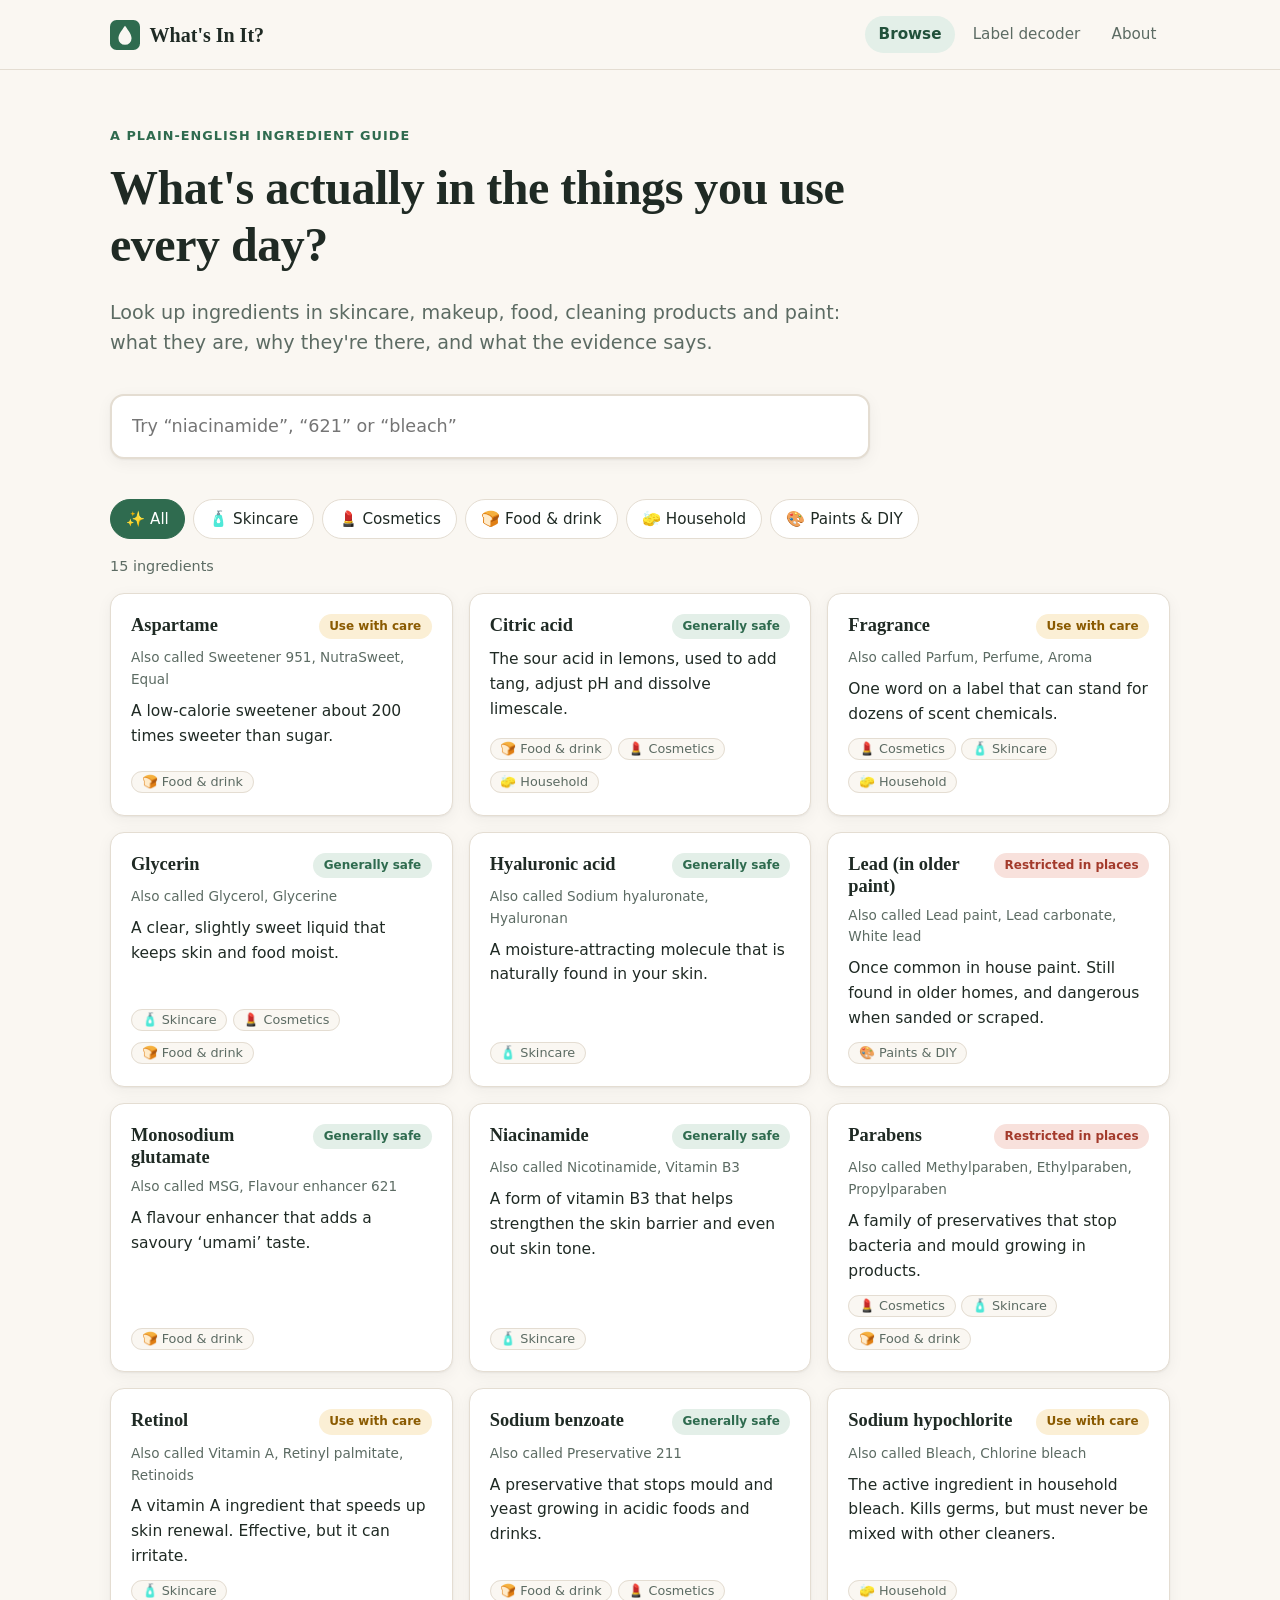
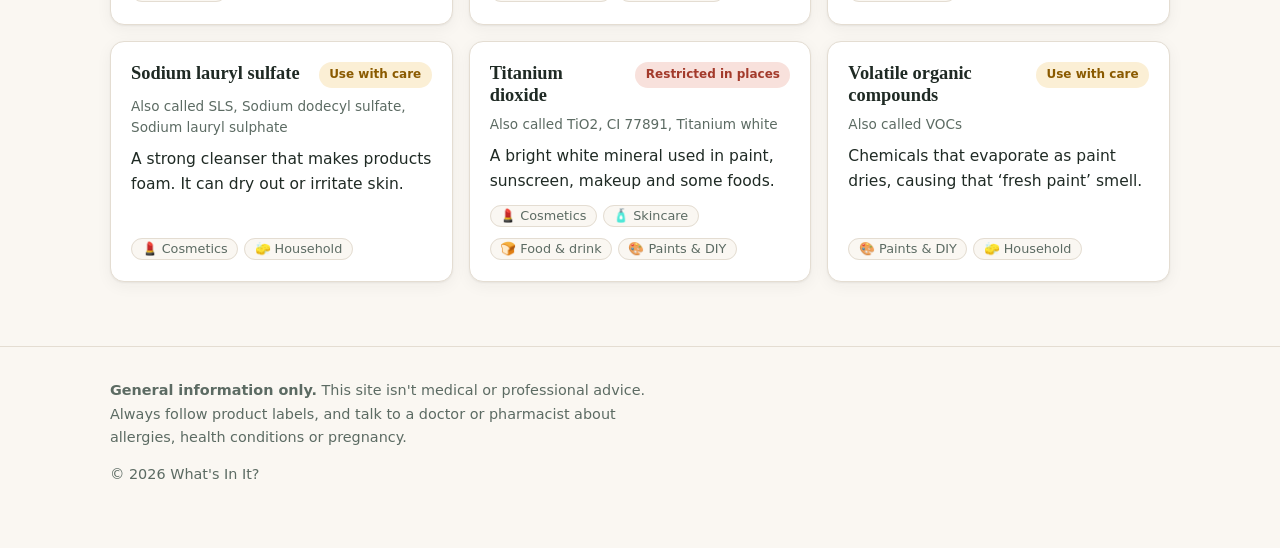
==== index.html @ 8f1bd235 "Add website files" ====
<!DOCTYPE html>
<html lang="en">
<head>
  <meta charset="UTF-8">
  <meta name="viewport" content="width=device-width, initial-scale=1.0">
  <title>What's In It? · Know what's in your everyday products</title>
  <meta name="description" content="Plain-English guide to ingredients in skincare, cosmetics, food, household products and paint.">
  <link rel="icon" href="assets/images/favicon.svg" type="image/svg+xml">
  <link rel="stylesheet" href="assets/css/base.css">
  <link rel="stylesheet" href="assets/css/layout.css">
  <link rel="stylesheet" href="assets/css/components.css">
</head>
<body data-page="home">
  <div id="site-header"></div>

  <main class="container">
    <section class="hero">
      <p class="eyebrow">A plain-English ingredient guide</p>
      <h1>What's actually in the things you use every day?</h1>
      <p class="lead">
        Look up ingredients in skincare, makeup, food, cleaning products and paint:
        what they are, why they're there, and what the evidence says.
      </p>

      <form class="search" id="search-form" role="search">
        <label for="search-input" class="visually-hidden">Search ingredients</label>
        <input id="search-input" type="search" autocomplete="off"
               placeholder="Try “niacinamide”, “621” or “bleach”">
      </form>
    </section>

    <section aria-label="Browse ingredients">
      <div class="chips" id="category-chips"></div>
      <p class="results-count" id="results-count" aria-live="polite"></p>
      <div class="card-grid" id="results"></div>
    </section>
  </main>

  <div id="site-footer"></div>

  <!-- Data (load first) -->
  <script src="assets/js/data/categories.js"></script>
  <script src="assets/js/data/safety-levels.js"></script>
  <script src="assets/js/data/ingredients.js"></script>
  <!-- Shared code -->
  <script src="assets/js/shared/helpers.js"></script>
  <script src="assets/js/shared/site-layout.js"></script>
  <!-- This page -->
  <script src="assets/js/pages/home.js"></script>
</body>
</html>
---- assets/css/base.css ----
/* ==========================================================================
   base.css — colours, fonts and default element styles.
   Change the variables below to re-theme the whole site.
   ========================================================================== */

:root {
  /* Colours */
  --colour-bg: #faf7f2;
  --colour-surface: #ffffff;
  --colour-ink: #1f2a24;
  --colour-muted: #5c6b63;
  --colour-line: #e4ddd2;
  --colour-accent: #2f6b4f;
  --colour-accent-dark: #22513b;
  --colour-accent-soft: #e3efe8;

  /* Safety label colours */
  --colour-safe: #2f6b4f;
  --colour-safe-soft: #e3efe8;
  --colour-care: #8a5a00;
  --colour-care-soft: #fbefd5;
  --colour-restricted: #a33a2b;
  --colour-restricted-soft: #f8e1dc;

  /* Type */
  --font-body: system-ui, -apple-system, "Segoe UI", Roboto, "Helvetica Neue", Arial, sans-serif;
  --font-heading: Georgia, "Times New Roman", serif;
  --font-mono: ui-monospace, "SFMono-Regular", Menlo, Consolas, monospace;

  /* Shape and spacing */
  --radius: 14px;
  --radius-small: 999px;
  --shadow: 0 1px 2px rgba(31, 42, 36, 0.06), 0 4px 16px rgba(31, 42, 36, 0.05);
  --max-width: 1100px;
  --max-width-narrow: 760px;
}

*,
*::before,
*::after {
  box-sizing: border-box;
}

body {
  margin: 0;
  background: var(--colour-bg);
  color: var(--colour-ink);
  font-family: var(--font-body);
  font-size: 1.0625rem;
  line-height: 1.6;
  -webkit-font-smoothing: antialiased;
}

h1, h2, h3 {
  font-family: var(--font-heading);
  font-weight: 600;
  line-height: 1.2;
  margin: 0 0 0.5em;
}

h1 { font-size: clamp(2rem, 4.5vw, 3rem); letter-spacing: -0.01em; }
h2 { font-size: 1.5rem; margin-top: 1.75em; }
h3 { font-size: 1.15rem; }

p { margin: 0 0 1em; }

a {
  color: var(--colour-accent);
  text-underline-offset: 3px;
}

a:hover { color: var(--colour-accent-dark); }

:focus-visible {
  outline: 3px solid var(--colour-accent);
  outline-offset: 2px;
}

/* Hides text visually but keeps it for screen readers */
.visually-hidden {
  position: absolute;
  width: 1px;
  height: 1px;
  overflow: hidden;
  clip: rect(0 0 0 0);
  white-space: nowrap;
}
---- assets/css/layout.css ----
/* ==========================================================================
   layout.css — page structure: header, footer, containers, page sections.
   ========================================================================== */

.container {
  max-width: var(--max-width);
  margin: 0 auto;
  padding: 0 1.25rem 4rem;
}

.container--narrow {
  max-width: var(--max-width-narrow);
}

/* ---------- Header ---------- */

.site-header {
  border-bottom: 1px solid var(--colour-line);
  background: var(--colour-bg);
}

.site-header__inner {
  max-width: var(--max-width);
  margin: 0 auto;
  padding: 1rem 1.25rem;
  display: flex;
  align-items: center;
  justify-content: space-between;
  gap: 1rem;
  flex-wrap: wrap;
}

.site-logo {
  display: flex;
  align-items: center;
  gap: 0.6rem;
  font-family: var(--font-heading);
  font-size: 1.25rem;
  font-weight: 600;
  color: var(--colour-ink);
  text-decoration: none;
}

.site-logo img { width: 30px; height: 30px; }

.site-nav {
  display: flex;
  gap: 0.25rem;
  flex-wrap: wrap;
}

.site-nav a {
  padding: 0.4rem 0.85rem;
  border-radius: var(--radius-small);
  color: var(--colour-muted);
  text-decoration: none;
  font-size: 0.95rem;
}

.site-nav a:hover { color: var(--colour-ink); background: var(--colour-accent-soft); }

.site-nav a[aria-current="page"] {
  color: var(--colour-accent-dark);
  background: var(--colour-accent-soft);
  font-weight: 600;
}

/* ---------- Footer ---------- */

.site-footer {
  border-top: 1px solid var(--colour-line);
  color: var(--colour-muted);
  font-size: 0.9rem;
}

.site-footer__inner {
  max-width: var(--max-width);
  margin: 0 auto;
  padding: 2rem 1.25rem 3rem;
}

.site-footer p { max-width: 60ch; }

/* ---------- Page sections ---------- */

.hero {
  padding: 3.5rem 0 2rem;
  max-width: 760px;
}

.page-intro { padding: 3rem 0 1.5rem; }

.eyebrow {
  margin: 0 0 0.75rem;
  color: var(--colour-accent);
  font-size: 0.8rem;
  font-weight: 700;
  letter-spacing: 0.08em;
  text-transform: uppercase;
}

.lead {
  font-size: 1.2rem;
  color: var(--colour-muted);
  max-width: 62ch;
}

.prose { padding-top: 3rem; }
.prose p { max-width: 68ch; }

/* Ingredient page: main column + sidebar */
.detail-layout {
  display: grid;
  grid-template-columns: minmax(0, 1fr) 300px;
  gap: 2.5rem;
  align-items: start;
}

@media (max-width: 860px) {
  .detail-layout { grid-template-columns: 1fr; }
}
---- assets/css/components.css ----
/* ==========================================================================
   components.css — reusable pieces: search, chips, cards, badges, buttons.
   ========================================================================== */

/* ---------- Search box ---------- */

.search input {
  width: 100%;
  margin-top: 1rem;
  padding: 1rem 1.25rem;
  font: inherit;
  font-size: 1.1rem;
  border: 2px solid var(--colour-line);
  border-radius: var(--radius);
  background: var(--colour-surface);
  box-shadow: var(--shadow);
}

.search input:focus {
  outline: none;
  border-color: var(--colour-accent);
}

/* ---------- Category chips ---------- */

.chips {
  display: flex;
  flex-wrap: wrap;
  gap: 0.5rem;
  margin: 0.5rem 0 1rem;
}

.chip {
  padding: 0.45rem 0.95rem;
  font: inherit;
  font-size: 0.95rem;
  color: var(--colour-ink);
  background: var(--colour-surface);
  border: 1px solid var(--colour-line);
  border-radius: var(--radius-small);
  cursor: pointer;
}

.chip:hover { border-color: var(--colour-accent); }

.chip[aria-pressed="true"] {
  color: #fff;
  background: var(--colour-accent);
  border-color: var(--colour-accent);
}

.results-count {
  color: var(--colour-muted);
  font-size: 0.9rem;
}

/* ---------- Ingredient cards ---------- */

.card-grid {
  display: grid;
  grid-template-columns: repeat(auto-fill, minmax(280px, 1fr));
  gap: 1rem;
}

.card {
  display: flex;
  flex-direction: column;
  gap: 0.5rem;
  padding: 1.25rem;
  color: inherit;
  text-decoration: none;
  background: var(--colour-surface);
  border: 1px solid var(--colour-line);
  border-radius: var(--radius);
  box-shadow: var(--shadow);
  transition: transform 0.15s ease, border-color 0.15s ease;
}

.card:hover {
  color: inherit;
  transform: translateY(-2px);
  border-color: var(--colour-accent);
}

.card__top {
  display: flex;
  justify-content: space-between;
  align-items: flex-start;
  gap: 0.75rem;
}

.card__title { margin: 0; }

.card__aliases {
  margin: 0;
  color: var(--colour-muted);
  font-size: 0.85rem;
}

.card__summary {
  margin: 0;
  font-size: 0.97rem;
  flex-grow: 1;
}

.empty-state {
  grid-column: 1 / -1;
  padding: 2rem;
  text-align: center;
  color: var(--colour-muted);
  background: var(--colour-surface);
  border: 1px dashed var(--colour-line);
  border-radius: var(--radius);
}

/* ---------- Tags and badges ---------- */

.tag-list {
  display: flex;
  flex-wrap: wrap;
  gap: 0.35rem;
  margin: 0;
  padding: 0;
  list-style: none;
}

.tag {
  padding: 0.15rem 0.6rem;
  font-size: 0.8rem;
  color: var(--colour-muted);
  background: var(--colour-bg);
  border: 1px solid var(--colour-line);
  border-radius: var(--radius-small);
  text-decoration: none;
}

a.tag:hover { border-color: var(--colour-accent); color: var(--colour-ink); }

.code {
  font-family: var(--font-mono);
  font-size: 0.85em;
  padding: 0.1rem 0.4rem;
  background: var(--colour-accent-soft);
  border-radius: 6px;
}

.badge {
  flex-shrink: 0;
  padding: 0.2rem 0.65rem;
  font-size: 0.75rem;
  font-weight: 700;
  white-space: nowrap;
  border-radius: var(--radius-small);
}

.badge--safe       { color: var(--colour-safe);       background: var(--colour-safe-soft); }
.badge--care       { color: var(--colour-care);       background: var(--colour-care-soft); }
.badge--restricted { color: var(--colour-restricted); background: var(--colour-restricted-soft); }

/* ---------- Ingredient page ---------- */

.back-link {
  display: inline-block;
  margin: 2rem 0 1rem;
  font-size: 0.95rem;
}

.detail-header { margin-bottom: 2rem; }

.detail-header__meta {
  display: flex;
  flex-wrap: wrap;
  align-items: center;
  gap: 0.75rem;
  margin: 0.75rem 0 1rem;
}

.detail-section h2 { margin-top: 0; }
.detail-section { margin-bottom: 2.25rem; }

.callout {
  padding: 1rem 1.25rem;
  border-left: 4px solid var(--colour-line);
  border-radius: 0 var(--radius) var(--radius) 0;
  background: var(--colour-surface);
}

.callout--safe       { border-color: var(--colour-safe); }
.callout--care       { border-color: var(--colour-care); }
.callout--restricted { border-color: var(--colour-restricted); }

.myth {
  margin-bottom: 0.75rem;
  padding: 1rem 1.25rem;
  background: var(--colour-surface);
  border: 1px solid var(--colour-line);
  border-radius: var(--radius);
}

.myth p { margin: 0; }
.myth__label { font-weight: 700; }
.myth__claim { margin-bottom: 0.4rem !important; }

.sidebar-box {
  padding: 1.25rem;
  margin-bottom: 1rem;
  background: var(--colour-surface);
  border: 1px solid var(--colour-line);
  border-radius: var(--radius);
}

.sidebar-box h3 {
  font-family: var(--font-body);
  font-size: 0.8rem;
  letter-spacing: 0.08em;
  text-transform: uppercase;
  color: var(--colour-muted);
}

.sidebar-box ul {
  margin: 0;
  padding-left: 1.1rem;
}

.sidebar-box p:last-child { margin: 0; }

/* ---------- Buttons and form fields ---------- */

.button {
  padding: 0.75rem 1.25rem;
  font: inherit;
  font-weight: 600;
  color: #fff;
  background: var(--colour-accent);
  border: 2px solid var(--colour-accent);
  border-radius: var(--radius-small);
  cursor: pointer;
}

.button:hover { background: var(--colour-accent-dark); border-color: var(--colour-accent-dark); }

.button--ghost {
  color: var(--colour-accent);
  background: transparent;
}

.button--ghost:hover { color: #fff; }

.field-label {
  display: block;
  margin-bottom: 0.4rem;
  font-weight: 600;
}

.decoder textarea {
  width: 100%;
  padding: 1rem;
  font: inherit;
  border: 2px solid var(--colour-line);
  border-radius: var(--radius);
  background: var(--colour-surface);
  resize: vertical;
}

.decoder textarea:focus { outline: none; border-color: var(--colour-accent); }

.decoder__actions {
  display: flex;
  flex-wrap: wrap;
  gap: 0.75rem;
  margin: 1rem 0 2rem;
}

/* ---------- Label decoder results ---------- */

.decoder-summary {
  padding: 1rem 1.25rem;
  margin-bottom: 1rem;
  background: var(--colour-accent-soft);
  border-radius: var(--radius);
}

.decoder-list {
  margin: 0;
  padding: 0;
  list-style: none;
}

.decoder-item {
  display: flex;
  justify-content: space-between;
  align-items: center;
  gap: 1rem;
  padding: 0.75rem 0;
  border-bottom: 1px solid var(--colour-line);
}

.decoder-item__name { font-weight: 600; }
.decoder-item__note { color: var(--colour-muted); font-size: 0.9rem; }
.decoder-item--unknown .decoder-item__name { font-weight: 400; color: var(--colour-muted); }

/* ---------- About page legend ---------- */

.legend {
  display: grid;
  gap: 0.75rem;
  margin-bottom: 1rem;
}

.legend__item {
  display: flex;
  align-items: baseline;
  gap: 0.75rem;
  padding: 0.85rem 1rem;
  background: var(--colour-surface);
  border: 1px solid var(--colour-line);
  border-radius: var(--radius);
}

.legend__item p { margin: 0; }
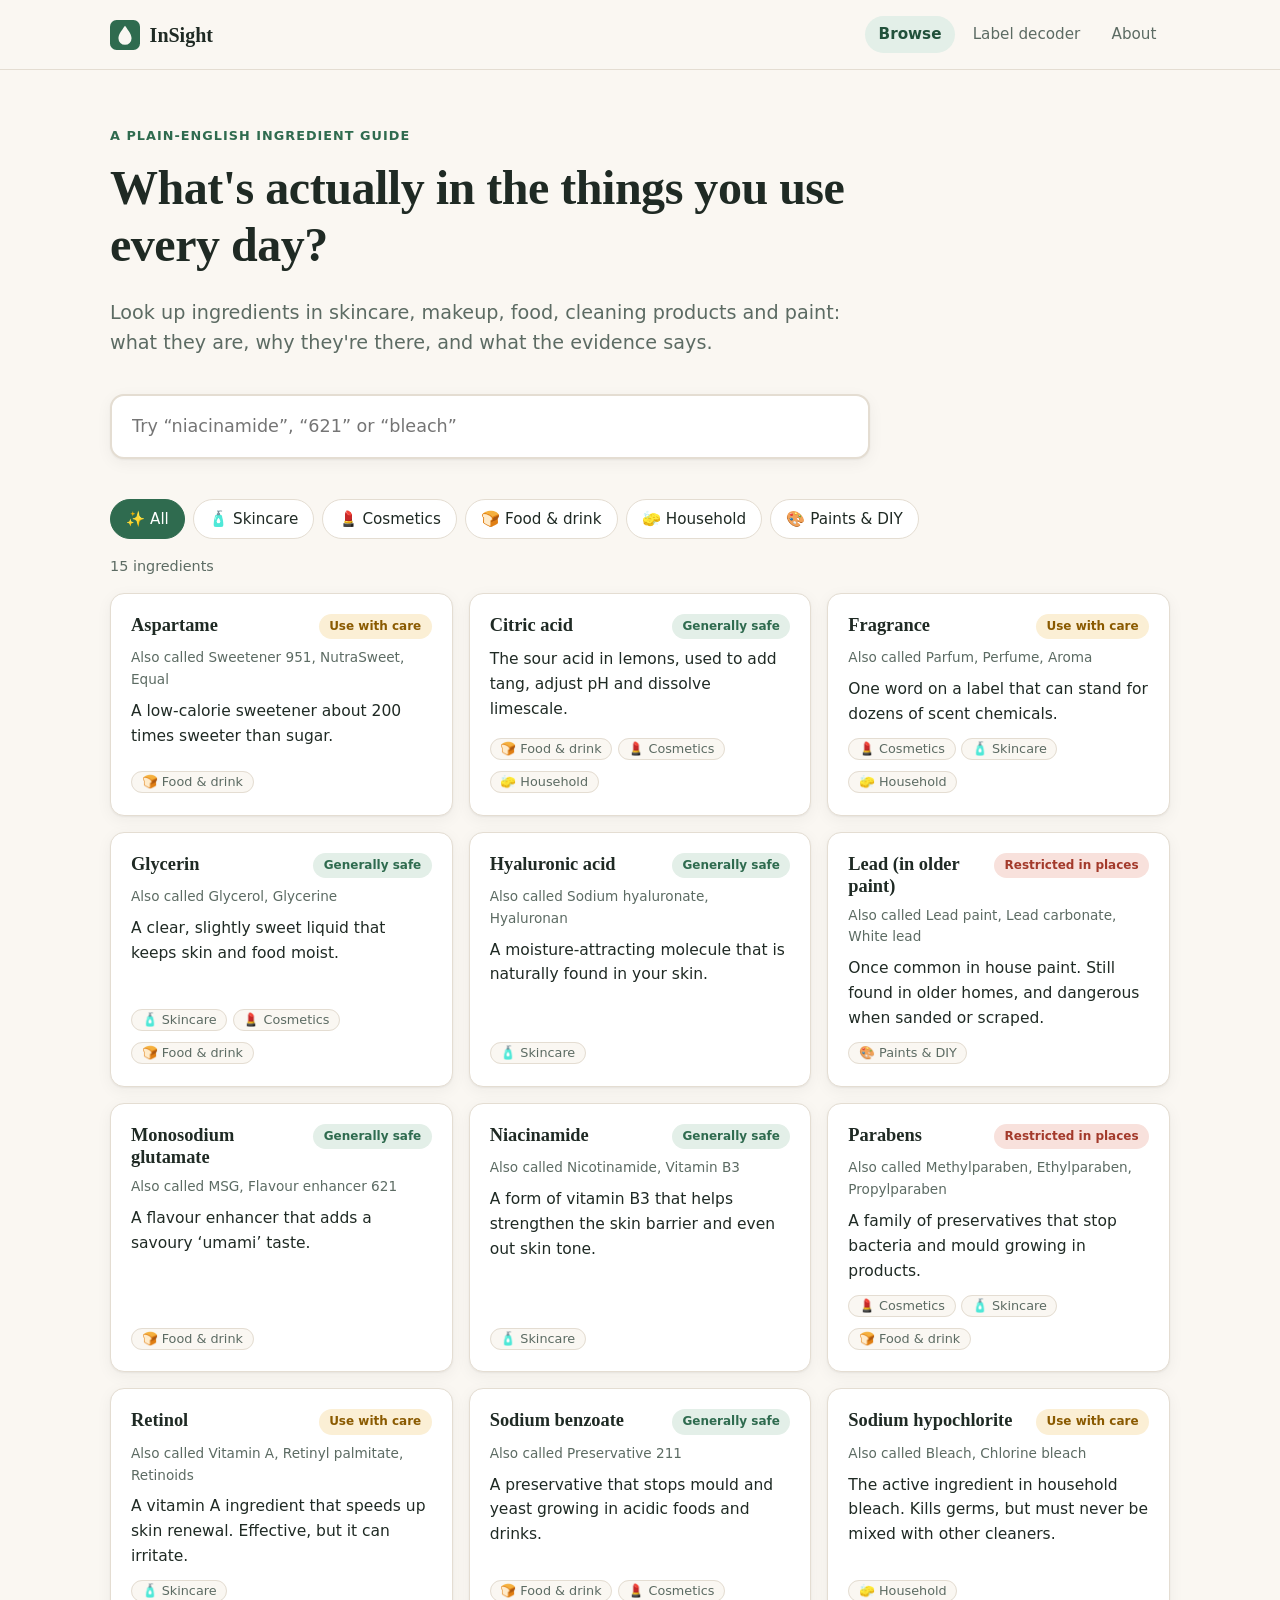
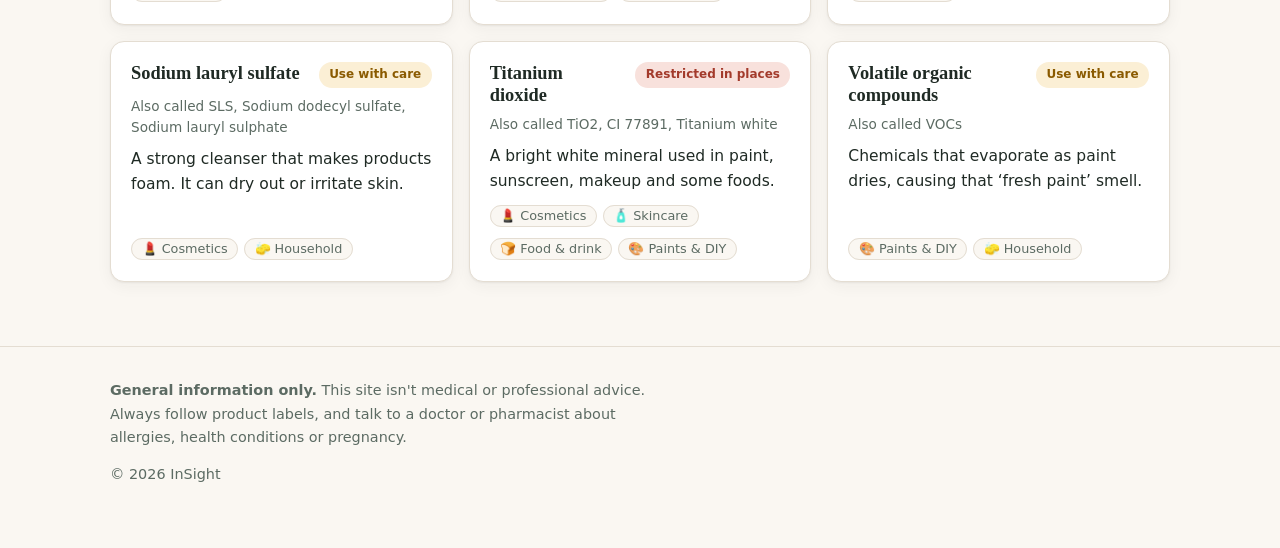
==== commit 1758c20e: "Rename site from What's In It? to InSight Co-Authored-By: Claude Opus 5.5 <noreply@anthropic.com> Cl" ====
--- a/index.html
+++ b/index.html
@@ -3,7 +3,7 @@
 <head>
   <meta charset="UTF-8">
   <meta name="viewport" content="width=device-width, initial-scale=1.0">
-  <title>What's In It? · Know what's in your everyday products</title>
+  <title>InSight · Know what's in your everyday products</title>
   <meta name="description" content="Plain-English guide to ingredients in skincare, cosmetics, food, household products and paint.">
   <link rel="icon" href="assets/images/favicon.svg" type="image/svg+xml">
   <link rel="stylesheet" href="assets/css/base.css">
--- a/assets/css/base.css
+++ b/assets/css/base.css
@@ -13,6 +13,7 @@
   --colour-accent: #2f6b4f;
   --colour-accent-dark: #22513b;
   --colour-accent-soft: #e3efe8;
+  --colour-section-heading: #2f6b4f;   /* "What is it?", "Why is it used?" etc. */
 
   /* Safety label colours */
   --colour-safe: #2f6b4f;
--- a/assets/css/components.css
+++ b/assets/css/components.css
@@ -175,7 +175,10 @@
   margin: 0.75rem 0 1rem;
 }
 
-.detail-section h2 { margin-top: 0; }
+.detail-section h2 {
+  margin-top: 0;
+  color: var(--colour-section-heading);
+}
 .detail-section { margin-bottom: 2.25rem; }
 
 .callout {
